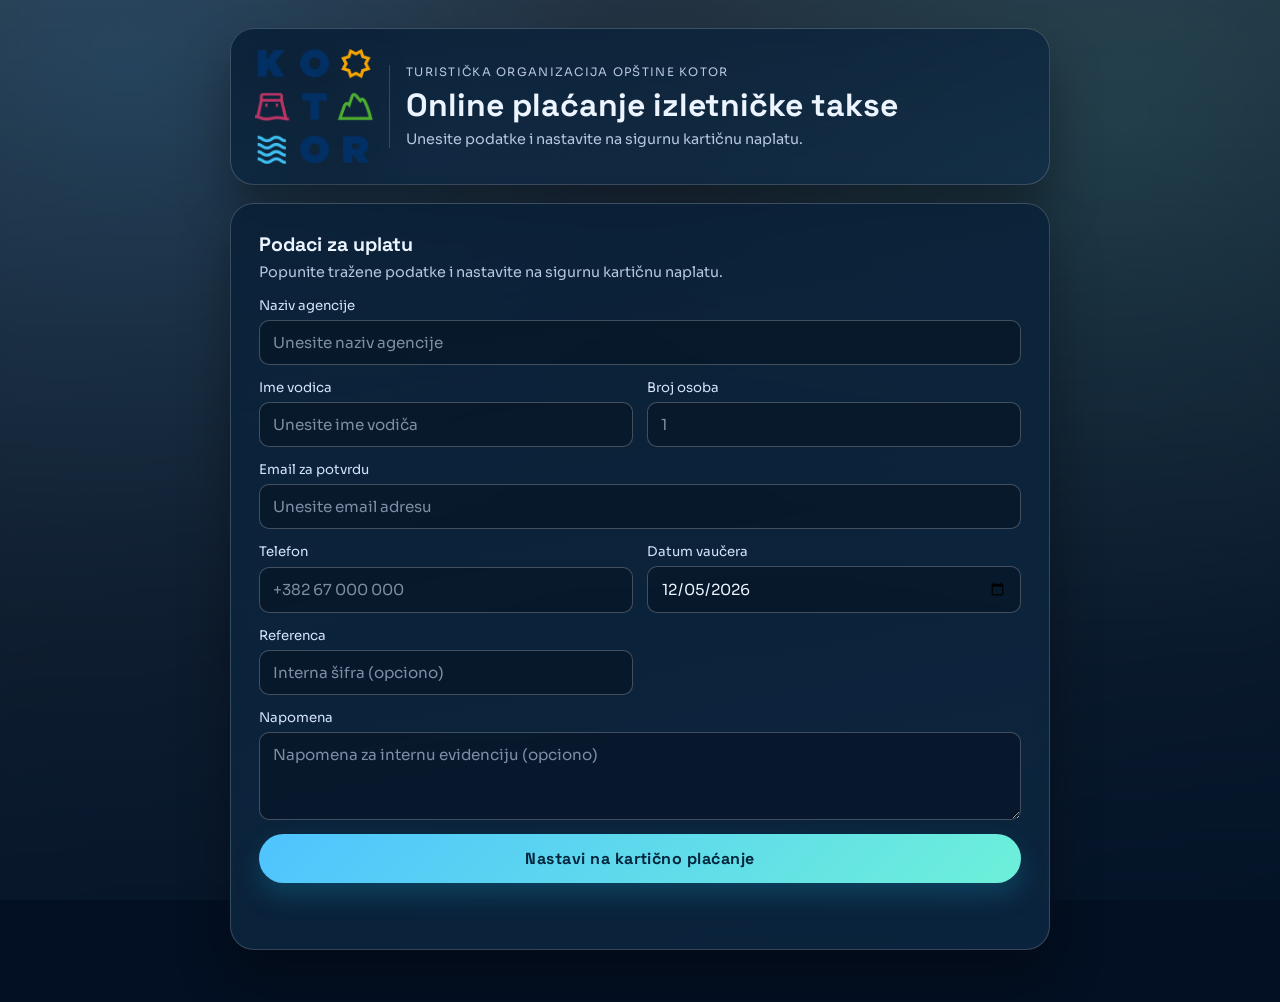
==== index.html @ 97a5040c "Initial public online payment form" ====
<!doctype html>
<html lang="en">
<head>
  <meta charset="UTF-8" />
  <meta name="viewport" content="width=device-width, initial-scale=1.0, viewport-fit=cover" />
  <title>TO Kotor | Online Izletnicka Taksa</title>
  <link rel="preconnect" href="https://fonts.googleapis.com" />
  <link rel="preconnect" href="https://fonts.gstatic.com" crossorigin />
  <link href="https://fonts.googleapis.com/css2?family=Sora:wght@400;600;700&family=Space+Grotesk:wght@500;700&display=swap" rel="stylesheet" />
  <link rel="stylesheet" href="./styles.css" />
</head>
<body>
  <div class="page-bg" aria-hidden="true"></div>

  <main class="app-shell">
    <section class="hero-card">
      <div class="hero-head">
        <img class="hero-logo" src="./assets/to_kotor_logo.png" alt="TO Kotor" />
        <div class="hero-brand">
          <p class="hero-kicker">Turistička organizacija opštine Kotor</p>
          <h1 class="hero-title">Online plaćanje izletničke takse</h1>
          <p class="hero-subtitle">
            Unesite podatke i nastavite na sigurnu kartičnu naplatu.
          </p>
        </div>
      </div>
    </section>

    <section class="panel">
      <div class="panel-head">
        <h2>Podaci za uplatu</h2>
        <p>Popunite tražene podatke i nastavite na sigurnu kartičnu naplatu.</p>
      </div>

      <form id="voucherForm" novalidate>
        <div class="field-grid">
          <div class="field-group field-span-2">
            <label for="agencyName">Naziv agencije</label>
            <input id="agencyName" name="agencyName" type="text" maxlength="256" required placeholder="Unesite naziv agencije" />
          </div>

          <div class="field-group">
            <label for="guideName">Ime vodica</label>
            <input id="guideName" name="guideName" type="text" maxlength="128" placeholder="Unesite ime vodiča" />
          </div>

          <div class="field-group">
            <label for="brojOsoba">Broj osoba</label>
            <input id="brojOsoba" name="brojOsoba" type="number" min="1" max="10000" required placeholder="1" />
          </div>

          <div class="field-group field-span-2">
            <label for="guideEmail">Email za potvrdu</label>
            <input id="guideEmail" name="guideEmail" type="email" maxlength="256" required placeholder="Unesite email adresu" />
          </div>

          <div class="field-group">
            <label for="guidePhone">Telefon</label>
            <input id="guidePhone" name="guidePhone" type="tel" maxlength="64" placeholder="+382 67 000 000" />
          </div>

          <div class="field-group">
            <label for="voucherDate">Datum vaučera</label>
            <input id="voucherDate" name="voucherDate" type="date" />
          </div>

          <div class="field-group">
            <label for="reference">Referenca</label>
            <input id="reference" name="reference" type="text" maxlength="128" placeholder="Interna šifra (opciono)" />
          </div>

          <div class="field-group field-span-2">
            <label for="note">Napomena</label>
            <textarea id="note" name="note" rows="3" maxlength="512" placeholder="Napomena za internu evidenciju (opciono)"></textarea>
          </div>
        </div>

        <button id="submitBtn" class="cta-btn" type="submit">
          Nastavi na kartično plaćanje
        </button>
      </form>

      <div id="feedback" class="feedback" role="status" aria-live="polite"></div>

      <div id="resultCard" class="result-card" hidden>
        <p><strong>Merchant order:</strong> <span id="resultOrder"></span></p>
        <p><strong>Payment ID:</strong> <span id="resultPayment"></span></p>
        <a id="resultLink" class="cta-link" target="_blank" rel="noopener noreferrer">Otvori stranicu za plaćanje</a>
      </div>
    </section>
  </main>

  <script src="./config.js"></script>
  <script src="./app.js"></script>
</body>
</html>
---- styles.css ----
:root {
  --bg-main: #031023;
  --bg-card: rgba(8, 31, 54, 0.86);
  --bg-card-soft: rgba(15, 44, 71, 0.7);
  --text-main: #ecf4ff;
  --text-muted: #b6c7df;
  --accent: #4fc3ff;
  --accent-2: #6df0d9;
  --border: rgba(255, 255, 255, 0.18);
  --danger: #ff7d7d;
  --success: #69efc1;
  --shadow-lg: 0 28px 50px rgba(0, 0, 0, 0.35);
  --radius-lg: 24px;
  --radius-md: 14px;
  --radius-sm: 10px;
}

* {
  box-sizing: border-box;
}

body {
  margin: 0;
  min-height: 100vh;
  font-family: "Sora", system-ui, sans-serif;
  background: var(--bg-main);
  color: var(--text-main);
}

.page-bg {
  position: fixed;
  inset: 0;
  background:
    radial-gradient(circle at 10% 8%, rgba(79, 195, 255, 0.33), transparent 40%),
    radial-gradient(circle at 88% 14%, rgba(109, 240, 217, 0.25), transparent 40%),
    linear-gradient(165deg, rgba(0, 9, 20, 0.7), rgba(2, 24, 43, 0.94)),
    url("./assets/background.png") center/cover no-repeat;
  filter: saturate(1.06);
  z-index: -2;
}

.page-bg::before {
  content: "";
  position: absolute;
  inset: 0;
  backdrop-filter: blur(2px);
  background: linear-gradient(180deg, rgba(3, 16, 35, 0.46), rgba(3, 16, 35, 0.78));
}

.app-shell {
  width: min(860px, 100%);
  margin: 0 auto;
  padding: 18px 14px 42px;
  display: grid;
  gap: 16px;
}

.hero-card,
.panel {
  border: 1px solid var(--border);
  border-radius: var(--radius-lg);
  background: linear-gradient(170deg, var(--bg-card), var(--bg-card-soft));
  backdrop-filter: blur(7px);
  box-shadow: var(--shadow-lg);
}

.hero-card {
  padding: 18px 18px;
  text-align: left;
}

.hero-head {
  display: flex;
  align-items: center;
  gap: 14px;
}

.hero-logo {
  width: clamp(72px, 20vw, 96px);
  max-height: 124px;
  height: auto;
  object-fit: contain;
  display: block;
  margin: 0;
  filter: drop-shadow(0 10px 20px rgba(0, 0, 0, 0.32));
}

.hero-brand {
  display: grid;
  gap: 4px;
  border-left: 1px solid rgba(255, 255, 255, 0.17);
  padding-left: 14px;
}

.hero-kicker {
  margin: 0 0 3px;
  font-size: 0.7rem;
  letter-spacing: 0.11em;
  text-transform: uppercase;
  color: var(--text-muted);
}

.hero-title {
  margin: 0;
  font-family: "Space Grotesk", "Sora", system-ui, sans-serif;
  font-size: clamp(1.3rem, 4.3vw, 1.95rem);
  line-height: 1.08;
}

.hero-subtitle {
  margin: 4px 0 0;
  color: var(--text-muted);
  font-size: 0.9rem;
}

.panel {
  padding: 20px 18px;
}

.panel-head h2 {
  margin: 0 0 6px;
  font-size: 1.22rem;
  font-family: "Space Grotesk", "Sora", system-ui, sans-serif;
}

.panel-head p {
  margin: 0 0 16px;
  color: var(--text-muted);
  font-size: 0.9rem;
}

.field-grid {
  display: grid;
  grid-template-columns: 1fr;
  gap: 12px;
}

.field-group {
  display: grid;
  gap: 6px;
}

.field-group label {
  font-size: 0.83rem;
  color: #d4e4fb;
}

.field-group input,
.field-group select,
.field-group textarea {
  width: 100%;
  border: 1px solid rgba(255, 255, 255, 0.24);
  border-radius: var(--radius-sm);
  background: rgba(8, 24, 42, 0.86);
  color: var(--text-main);
  padding: 12px 13px;
  font-family: inherit;
  font-size: 0.95rem;
  outline: none;
  transition: border-color 0.18s ease, box-shadow 0.18s ease, transform 0.18s ease;
}

.field-group textarea {
  resize: vertical;
  min-height: 88px;
}

.field-group input::placeholder,
.field-group textarea::placeholder {
  color: rgba(182, 199, 223, 0.68);
}

.field-group input:focus,
.field-group select:focus,
.field-group textarea:focus {
  border-color: rgba(109, 240, 217, 0.72);
  box-shadow: 0 0 0 3px rgba(109, 240, 217, 0.17);
  transform: translateY(-1px);
}

.cta-btn {
  width: 100%;
  border: none;
  border-radius: 999px;
  padding: 14px 16px;
  margin-top: 14px;
  font-family: "Space Grotesk", "Sora", sans-serif;
  font-size: 1rem;
  font-weight: 700;
  letter-spacing: 0.03em;
  color: #02253c;
  background: linear-gradient(135deg, var(--accent), var(--accent-2));
  box-shadow: 0 12px 24px rgba(13, 120, 157, 0.35);
  cursor: pointer;
  transition: transform 0.18s ease, box-shadow 0.18s ease, opacity 0.18s ease;
}

.cta-btn:hover,
.cta-btn:focus-visible {
  transform: translateY(-1px);
  box-shadow: 0 15px 28px rgba(13, 120, 157, 0.45);
}

.cta-btn:disabled {
  opacity: 0.7;
  cursor: not-allowed;
}

.feedback {
  margin-top: 14px;
  min-height: 24px;
  font-size: 0.9rem;
  color: var(--text-muted);
}

.feedback.error {
  color: var(--danger);
}

.feedback.success {
  color: var(--success);
}

.result-card {
  margin-top: 12px;
  border-radius: var(--radius-md);
  border: 1px solid rgba(109, 240, 217, 0.4);
  background: rgba(5, 32, 28, 0.55);
  padding: 12px;
}

.result-card p {
  margin: 4px 0;
  font-size: 0.88rem;
}

.cta-link {
  margin-top: 10px;
  display: inline-flex;
  text-decoration: none;
  color: #051f35;
  background: linear-gradient(135deg, #89d8ff, #82f3e0);
  border-radius: 999px;
  padding: 10px 14px;
  font-size: 0.86rem;
  font-weight: 700;
}

@media (min-width: 760px) {
  .app-shell {
    padding: 28px 20px 52px;
    gap: 18px;
  }

  .hero-card {
    padding: 20px 24px;
  }

  .hero-head {
    gap: 16px;
  }

  .hero-logo {
    width: clamp(88px, 10vw, 118px);
  }

  .hero-brand {
    padding-left: 16px;
  }

  .hero-kicker {
    margin-bottom: 5px;
    font-size: 0.73rem;
  }

  .hero-title {
    font-size: clamp(1.5rem, 2.5vw, 2.05rem);
  }

  .panel {
    padding: 28px;
  }

  .field-grid {
    grid-template-columns: 1fr 1fr;
    gap: 14px;
  }

  .field-span-2 {
    grid-column: span 2;
  }
}

@media (max-width: 520px) {
  .hero-head {
    align-items: flex-start;
  }

  .hero-logo {
    width: 68px;
    max-height: 96px;
  }

  .hero-brand {
    padding-left: 12px;
  }

  .hero-title {
    font-size: 1.24rem;
  }

  .hero-subtitle {
    font-size: 0.84rem;
  }
}
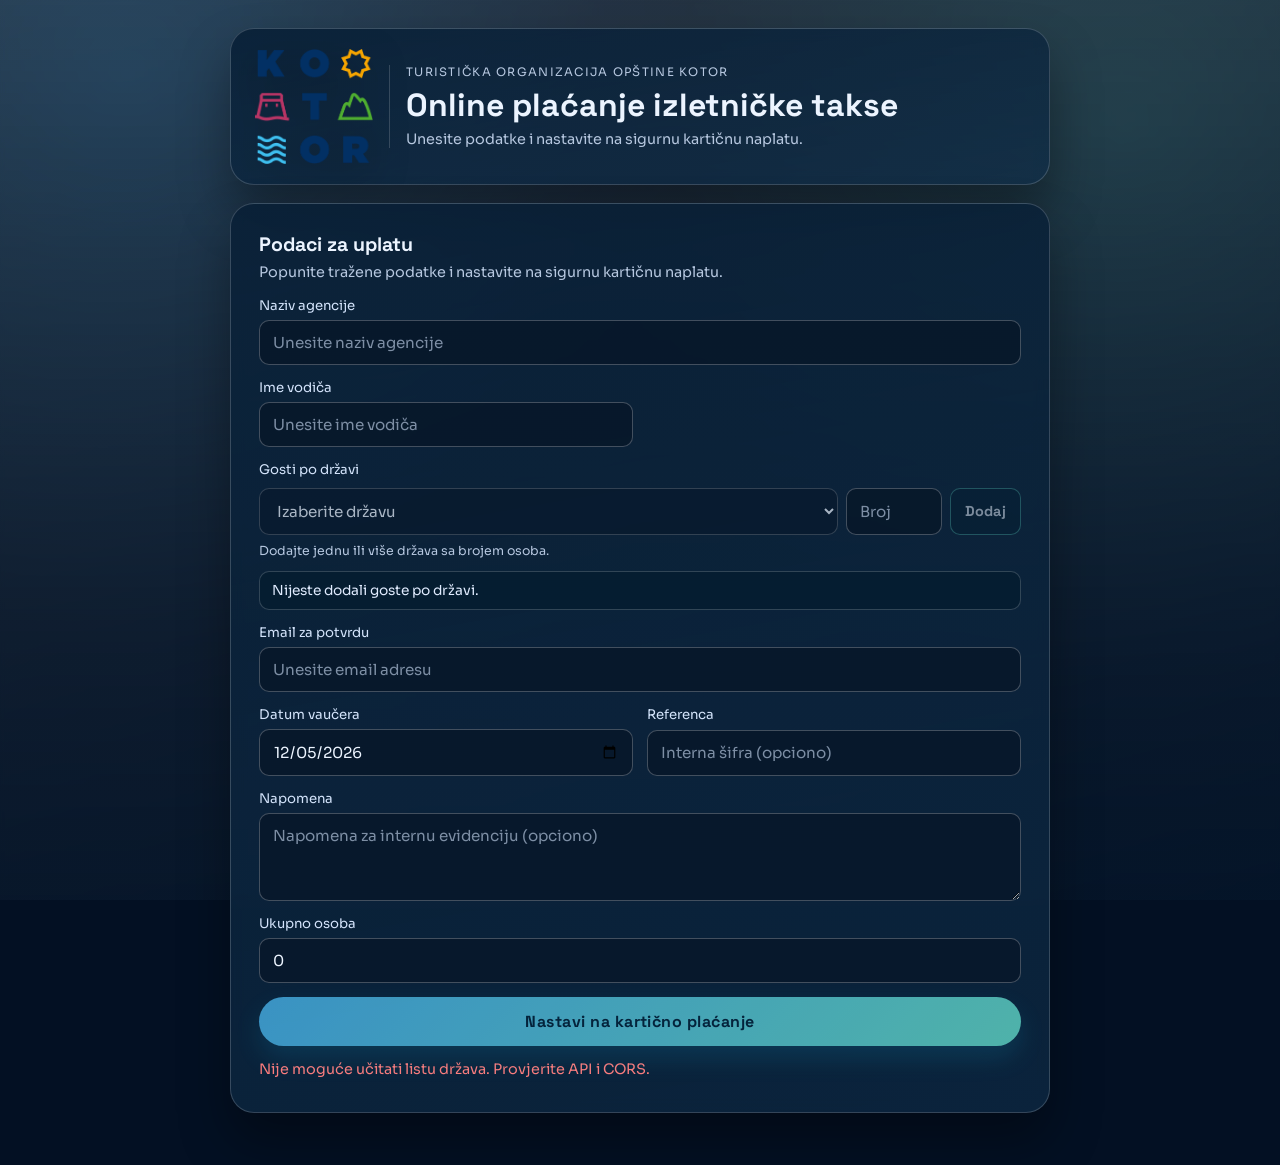
==== commit eb2185ff: "Add guests to form remove phone, add country picker" ====
--- a/index.html
+++ b/index.html
@@ -40,23 +40,26 @@
           </div>
 
           <div class="field-group">
-            <label for="guideName">Ime vodica</label>
+            <label for="guideName">Ime vodiča</label>
             <input id="guideName" name="guideName" type="text" maxlength="128" placeholder="Unesite ime vodiča" />
           </div>
 
-          <div class="field-group">
-            <label for="brojOsoba">Broj osoba</label>
-            <input id="brojOsoba" name="brojOsoba" type="number" min="1" max="10000" required placeholder="1" />
+          <div class="field-group field-span-2 guest-builder">
+            <label class="guest-builder-label">Gosti po državi</label>
+            <div class="guest-builder-row">
+              <select id="guestCountry" name="guestCountry">
+                <option value="">Izaberite državu</option>
+              </select>
+              <input id="guestCount" name="guestCount" type="number" min="1" max="10000" placeholder="Broj" />
+              <button id="addGuestBtn" type="button" class="secondary-btn">Dodaj</button>
+            </div>
+            <div id="guestBuilderHint" class="helper-text">Dodajte jednu ili više država sa brojem osoba.</div>
+            <ul id="guestsList" class="guests-list" aria-live="polite"></ul>
           </div>
 
           <div class="field-group field-span-2">
             <label for="guideEmail">Email za potvrdu</label>
             <input id="guideEmail" name="guideEmail" type="email" maxlength="256" required placeholder="Unesite email adresu" />
-          </div>
-
-          <div class="field-group">
-            <label for="guidePhone">Telefon</label>
-            <input id="guidePhone" name="guidePhone" type="tel" maxlength="64" placeholder="+382 67 000 000" />
           </div>
 
           <div class="field-group">
@@ -72,6 +75,11 @@
           <div class="field-group field-span-2">
             <label for="note">Napomena</label>
             <textarea id="note" name="note" rows="3" maxlength="512" placeholder="Napomena za internu evidenciju (opciono)"></textarea>
+          </div>
+
+          <div class="field-group field-span-2">
+            <label for="brojOsoba">Ukupno osoba</label>
+            <input id="brojOsoba" name="brojOsoba" type="number" readonly value="0" />
           </div>
         </div>
 
--- a/styles.css
+++ b/styles.css
@@ -165,6 +165,85 @@
   min-height: 88px;
 }
 
+.guest-builder {
+  gap: 8px;
+}
+
+.guest-builder-label {
+  margin-bottom: 2px;
+}
+
+.guest-builder-row {
+  display: grid;
+  grid-template-columns: minmax(0, 1fr) 96px auto;
+  gap: 8px;
+}
+
+.secondary-btn {
+  border: 1px solid rgba(109, 240, 217, 0.5);
+  border-radius: var(--radius-sm);
+  background: rgba(6, 32, 49, 0.9);
+  color: var(--text-main);
+  font-family: "Space Grotesk", "Sora", sans-serif;
+  font-size: 0.9rem;
+  font-weight: 700;
+  letter-spacing: 0.02em;
+  padding: 0 14px;
+  cursor: pointer;
+  transition: border-color 0.18s ease, transform 0.18s ease;
+}
+
+.secondary-btn:hover,
+.secondary-btn:focus-visible {
+  border-color: rgba(109, 240, 217, 0.9);
+  transform: translateY(-1px);
+}
+
+.secondary-btn:disabled {
+  opacity: 0.5;
+  cursor: not-allowed;
+}
+
+.helper-text {
+  font-size: 0.78rem;
+  color: var(--text-muted);
+}
+
+.guests-list {
+  list-style: none;
+  margin: 4px 0 0;
+  padding: 0;
+  display: grid;
+  gap: 8px;
+}
+
+.guests-item {
+  display: flex;
+  align-items: center;
+  justify-content: space-between;
+  gap: 10px;
+  padding: 10px 12px;
+  border: 1px solid rgba(255, 255, 255, 0.18);
+  border-radius: var(--radius-sm);
+  background: rgba(5, 28, 47, 0.75);
+}
+
+.guests-item-text {
+  margin: 0;
+  font-size: 0.86rem;
+  color: #e1ecff;
+}
+
+.guests-remove {
+  border: 1px solid rgba(255, 125, 125, 0.6);
+  border-radius: 999px;
+  background: rgba(67, 10, 10, 0.55);
+  color: #ffd4d4;
+  padding: 5px 10px;
+  font-size: 0.75rem;
+  cursor: pointer;
+}
+
 .field-group input::placeholder,
 .field-group textarea::placeholder {
   color: rgba(182, 199, 223, 0.68);
@@ -312,4 +391,12 @@
   .hero-subtitle {
     font-size: 0.84rem;
   }
-}
+
+  .guest-builder-row {
+    grid-template-columns: 1fr;
+  }
+
+  .secondary-btn {
+    min-height: 44px;
+  }
+}
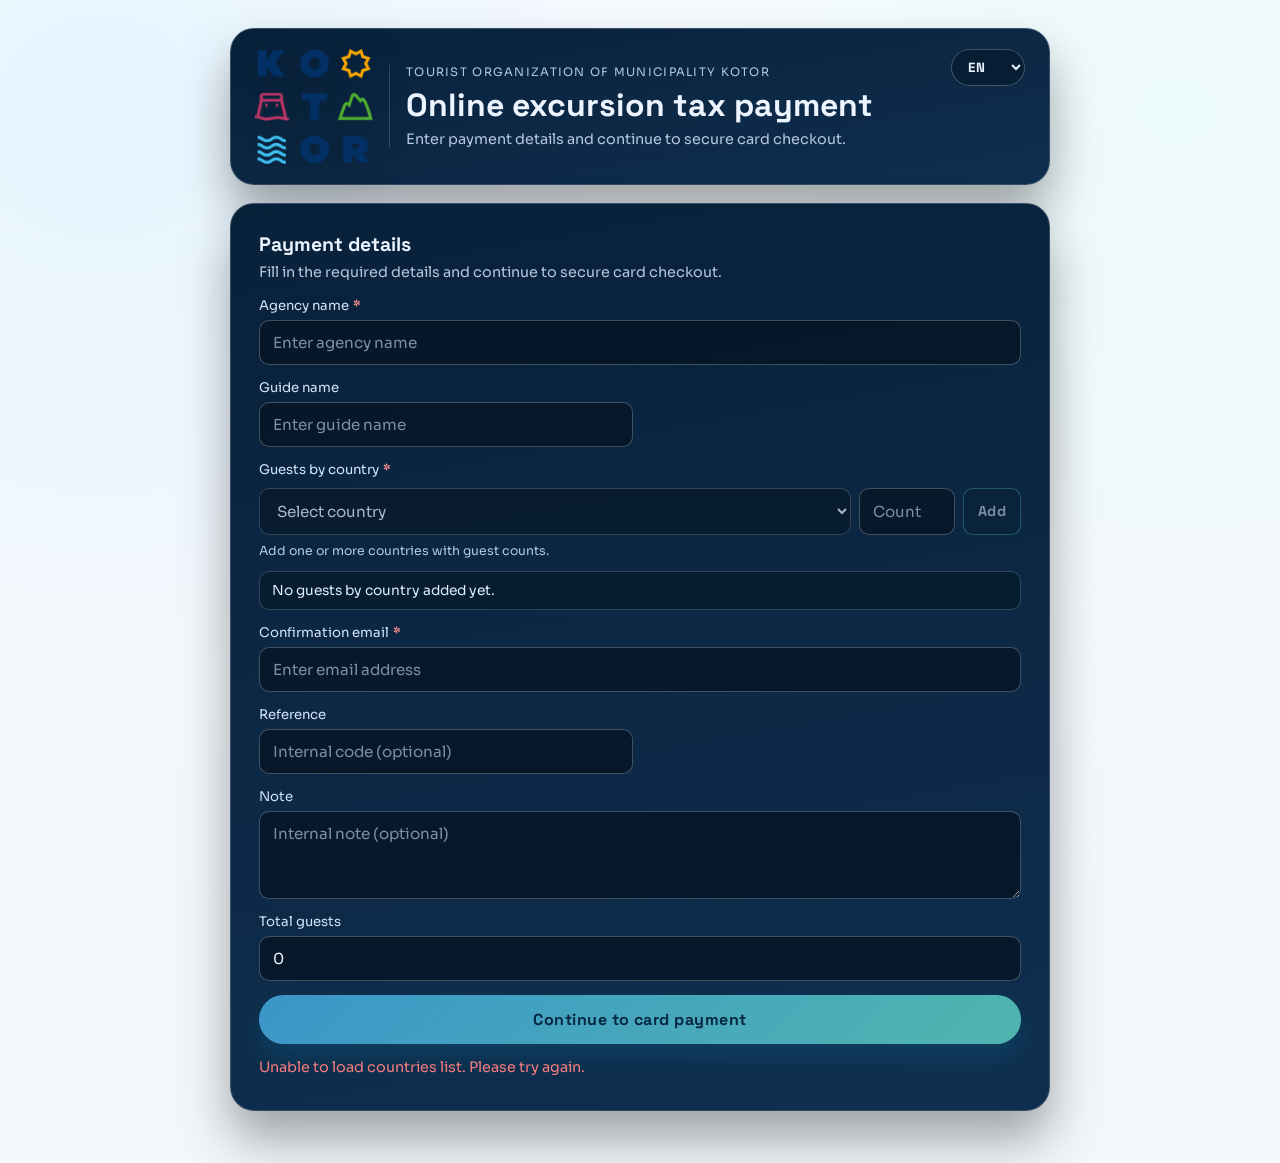
==== commit 0986e545: "Style changes, add localization" ====
--- a/index.html
+++ b/index.html
@@ -1,9 +1,9 @@
 <!doctype html>
-<html lang="en">
+<html lang="me">
 <head>
   <meta charset="UTF-8" />
   <meta name="viewport" content="width=device-width, initial-scale=1.0, viewport-fit=cover" />
-  <title>TO Kotor | Online Izletnicka Taksa</title>
+  <title>TO Kotor | Online plaćanje izletničke takse</title>
   <link rel="preconnect" href="https://fonts.googleapis.com" />
   <link rel="preconnect" href="https://fonts.gstatic.com" crossorigin />
   <link href="https://fonts.googleapis.com/css2?family=Sora:wght@400;600;700&family=Space+Grotesk:wght@500;700&display=swap" rel="stylesheet" />
@@ -14,86 +14,95 @@
 
   <main class="app-shell">
     <section class="hero-card">
-      <div class="hero-head">
-        <img class="hero-logo" src="./assets/to_kotor_logo.png" alt="TO Kotor" />
-        <div class="hero-brand">
-          <p class="hero-kicker">Turistička organizacija opštine Kotor</p>
-          <h1 class="hero-title">Online plaćanje izletničke takse</h1>
-          <p class="hero-subtitle">
-            Unesite podatke i nastavite na sigurnu kartičnu naplatu.
-          </p>
+      <div class="hero-top">
+        <div class="hero-head">
+          <img class="hero-logo" src="./assets/to_kotor_logo.png" alt="TO Kotor" />
+          <div class="hero-brand">
+            <p class="hero-kicker" data-i18n="heroKicker">Turistička organizacija opštine Kotor</p>
+            <h1 class="hero-title" data-i18n="heroTitle">Online plaćanje izletničke takse</h1>
+            <p class="hero-subtitle" data-i18n="heroSubtitle">
+              Unesite podatke i nastavite na sigurnu kartičnu naplatu.
+            </p>
+          </div>
+        </div>
+
+        <div class="lang-switch">
+          <label for="langSelect" class="visually-hidden" data-i18n="languageLabel">Jezik</label>
+          <select id="langSelect" aria-label="Language">
+            <option value="me">ME</option>
+            <option value="en">EN</option>
+          </select>
         </div>
       </div>
     </section>
 
     <section class="panel">
       <div class="panel-head">
-        <h2>Podaci za uplatu</h2>
-        <p>Popunite tražene podatke i nastavite na sigurnu kartičnu naplatu.</p>
+        <h2 data-i18n="panelTitle">Podaci za uplatu</h2>
+        <p data-i18n="panelSubtitle">Popunite tražene podatke i nastavite na sigurnu kartičnu naplatu.</p>
       </div>
 
       <form id="voucherForm" novalidate>
         <div class="field-grid">
           <div class="field-group field-span-2">
-            <label for="agencyName">Naziv agencije</label>
-            <input id="agencyName" name="agencyName" type="text" maxlength="256" required placeholder="Unesite naziv agencije" />
+            <label for="agencyName">
+              <span data-i18n="labelAgencyName">Naziv agencije</span><span class="required-mark" aria-hidden="true">*</span>
+            </label>
+            <input id="agencyName" name="agencyName" type="text" maxlength="256" required data-i18n-placeholder="placeholderAgencyName" placeholder="Unesite naziv agencije" />
           </div>
 
           <div class="field-group">
-            <label for="guideName">Ime vodiča</label>
-            <input id="guideName" name="guideName" type="text" maxlength="128" placeholder="Unesite ime vodiča" />
+            <label for="guideName" data-i18n="labelGuideName">Ime vodiča</label>
+            <input id="guideName" name="guideName" type="text" maxlength="128" data-i18n-placeholder="placeholderGuideName" placeholder="Unesite ime vodiča" />
           </div>
 
           <div class="field-group field-span-2 guest-builder">
-            <label class="guest-builder-label">Gosti po državi</label>
+            <label class="guest-builder-label">
+              <span data-i18n="labelGuestsByCountry">Gosti po državi</span><span class="required-mark" aria-hidden="true">*</span>
+            </label>
             <div class="guest-builder-row">
               <select id="guestCountry" name="guestCountry">
-                <option value="">Izaberite državu</option>
+                <option value="" data-i18n="countryPlaceholder">Izaberite državu</option>
               </select>
-              <input id="guestCount" name="guestCount" type="number" min="1" max="10000" placeholder="Broj" />
-              <button id="addGuestBtn" type="button" class="secondary-btn">Dodaj</button>
+              <input id="guestCount" name="guestCount" type="number" min="1" max="10000" data-i18n-placeholder="placeholderGuestCount" placeholder="Broj" />
+              <button id="addGuestBtn" type="button" class="secondary-btn" data-i18n="addGuestBtn">Dodaj</button>
             </div>
-            <div id="guestBuilderHint" class="helper-text">Dodajte jednu ili više država sa brojem osoba.</div>
+            <div id="guestBuilderHint" class="helper-text" data-i18n="guestBuilderHintDefault">Dodajte jednu ili više država sa brojem osoba.</div>
             <ul id="guestsList" class="guests-list" aria-live="polite"></ul>
           </div>
 
           <div class="field-group field-span-2">
-            <label for="guideEmail">Email za potvrdu</label>
-            <input id="guideEmail" name="guideEmail" type="email" maxlength="256" required placeholder="Unesite email adresu" />
+            <label for="guideEmail">
+              <span data-i18n="labelGuideEmail">Email za potvrdu</span><span class="required-mark" aria-hidden="true">*</span>
+            </label>
+            <input id="guideEmail" name="guideEmail" type="email" maxlength="256" required data-i18n-placeholder="placeholderGuideEmail" placeholder="Unesite email adresu" />
           </div>
 
           <div class="field-group">
-            <label for="voucherDate">Datum vaučera</label>
-            <input id="voucherDate" name="voucherDate" type="date" />
-          </div>
-
-          <div class="field-group">
-            <label for="reference">Referenca</label>
-            <input id="reference" name="reference" type="text" maxlength="128" placeholder="Interna šifra (opciono)" />
+            <label for="reference" data-i18n="labelReference">Referenca</label>
+            <input id="reference" name="reference" type="text" maxlength="128" data-i18n-placeholder="placeholderReference" placeholder="Interna šifra (opciono)" />
           </div>
 
           <div class="field-group field-span-2">
-            <label for="note">Napomena</label>
-            <textarea id="note" name="note" rows="3" maxlength="512" placeholder="Napomena za internu evidenciju (opciono)"></textarea>
+            <label for="note" data-i18n="labelNote">Napomena</label>
+            <textarea id="note" name="note" rows="3" maxlength="512" data-i18n-placeholder="placeholderNote" placeholder="Napomena za internu evidenciju (opciono)"></textarea>
           </div>
 
           <div class="field-group field-span-2">
-            <label for="brojOsoba">Ukupno osoba</label>
+            <label for="brojOsoba" data-i18n="labelTotalGuests">Ukupno osoba</label>
             <input id="brojOsoba" name="brojOsoba" type="number" readonly value="0" />
           </div>
         </div>
 
-        <button id="submitBtn" class="cta-btn" type="submit">
-          Nastavi na kartično plaćanje
-        </button>
+        <button id="submitBtn" class="cta-btn" type="submit" data-i18n="submitButton">Nastavi na kartično plaćanje</button>
       </form>
 
       <div id="feedback" class="feedback" role="status" aria-live="polite"></div>
 
       <div id="resultCard" class="result-card" hidden>
-        <p><strong>Merchant order:</strong> <span id="resultOrder"></span></p>
-        <p><strong>Payment ID:</strong> <span id="resultPayment"></span></p>
-        <a id="resultLink" class="cta-link" target="_blank" rel="noopener noreferrer">Otvori stranicu za plaćanje</a>
+        <p><strong data-i18n="resultMerchantOrder">Merchant order:</strong> <span id="resultOrder"></span></p>
+        <p><strong data-i18n="resultPaymentId">Payment ID:</strong> <span id="resultPayment"></span></p>
+        <a id="resultLink" class="cta-link" target="_blank" rel="noopener noreferrer" data-i18n="resultOpenPaymentLink">Otvori stranicu za plaćanje</a>
       </div>
     </section>
   </main>
--- a/styles.css
+++ b/styles.css
@@ -1,7 +1,7 @@
 :root {
-  --bg-main: #031023;
-  --bg-card: rgba(8, 31, 54, 0.86);
-  --bg-card-soft: rgba(15, 44, 71, 0.7);
+  --bg-main: #f3f7fb;
+  --bg-card: #08213b;
+  --bg-card-soft: #0f2f4f;
   --text-main: #ecf4ff;
   --text-muted: #b6c7df;
   --accent: #4fc3ff;
@@ -30,12 +30,7 @@
 .page-bg {
   position: fixed;
   inset: 0;
-  background:
-    radial-gradient(circle at 10% 8%, rgba(79, 195, 255, 0.33), transparent 40%),
-    radial-gradient(circle at 88% 14%, rgba(109, 240, 217, 0.25), transparent 40%),
-    linear-gradient(165deg, rgba(0, 9, 20, 0.7), rgba(2, 24, 43, 0.94)),
-    url("./assets/background.png") center/cover no-repeat;
-  filter: saturate(1.06);
+  background: linear-gradient(180deg, #f8fbff, #f2f7fc);
   z-index: -2;
 }
 
@@ -43,11 +38,14 @@
   content: "";
   position: absolute;
   inset: 0;
-  backdrop-filter: blur(2px);
-  background: linear-gradient(180deg, rgba(3, 16, 35, 0.46), rgba(3, 16, 35, 0.78));
+  background:
+    radial-gradient(circle at 8% 10%, rgba(79, 195, 255, 0.1), transparent 42%),
+    radial-gradient(circle at 92% 12%, rgba(109, 240, 217, 0.08), transparent 42%);
 }
 
 .app-shell {
+  position: relative;
+  z-index: 0;
   width: min(860px, 100%);
   margin: 0 auto;
   padding: 18px 14px 42px;
@@ -60,7 +58,7 @@
   border: 1px solid var(--border);
   border-radius: var(--radius-lg);
   background: linear-gradient(170deg, var(--bg-card), var(--bg-card-soft));
-  backdrop-filter: blur(7px);
+  backdrop-filter: none;
   box-shadow: var(--shadow-lg);
 }
 
@@ -73,6 +71,42 @@
   display: flex;
   align-items: center;
   gap: 14px;
+  flex: 1;
+  min-width: 0;
+}
+
+.hero-top {
+  display: flex;
+  align-items: flex-start;
+  justify-content: space-between;
+  gap: 12px;
+}
+
+.lang-switch {
+  display: flex;
+  flex-direction: column;
+  align-items: flex-end;
+}
+
+.lang-switch select {
+  min-width: 74px;
+  border: 1px solid rgba(255, 255, 255, 0.24);
+  border-radius: 999px;
+  background: rgba(6, 28, 48, 0.86);
+  color: var(--text-main);
+  font-family: "Space Grotesk", "Sora", sans-serif;
+  font-weight: 700;
+  letter-spacing: 0.04em;
+  padding: 8px 12px;
+  cursor: pointer;
+  outline: none;
+  transition: border-color 0.18s ease, box-shadow 0.18s ease;
+}
+
+.lang-switch select:focus,
+.lang-switch select:hover {
+  border-color: rgba(109, 240, 217, 0.72);
+  box-shadow: 0 0 0 3px rgba(109, 240, 217, 0.17);
 }
 
 .hero-logo {
@@ -100,6 +134,24 @@
   color: var(--text-muted);
 }
 
+.required-mark {
+  margin-left: 4px;
+  color: #ff8e8e;
+  font-weight: 700;
+}
+
+.visually-hidden {
+  position: absolute;
+  width: 1px;
+  height: 1px;
+  padding: 0;
+  margin: -1px;
+  overflow: hidden;
+  clip: rect(0, 0, 0, 0);
+  white-space: nowrap;
+  border: 0;
+}
+
 .hero-title {
   margin: 0;
   font-family: "Space Grotesk", "Sora", system-ui, sans-serif;
@@ -151,7 +203,7 @@
   width: 100%;
   border: 1px solid rgba(255, 255, 255, 0.24);
   border-radius: var(--radius-sm);
-  background: rgba(8, 24, 42, 0.86);
+  background: rgba(8, 24, 42, 0.95);
   color: var(--text-main);
   padding: 12px 13px;
   font-family: inherit;
@@ -182,7 +234,7 @@
 .secondary-btn {
   border: 1px solid rgba(109, 240, 217, 0.5);
   border-radius: var(--radius-sm);
-  background: rgba(6, 32, 49, 0.9);
+  background: rgba(6, 32, 49, 0.95);
   color: var(--text-main);
   font-family: "Space Grotesk", "Sora", sans-serif;
   font-size: 0.9rem;
@@ -225,7 +277,7 @@
   padding: 10px 12px;
   border: 1px solid rgba(255, 255, 255, 0.18);
   border-radius: var(--radius-sm);
-  background: rgba(5, 28, 47, 0.75);
+  background: rgba(5, 28, 47, 0.88);
 }
 
 .guests-item-text {
@@ -371,6 +423,10 @@
 }
 
 @media (max-width: 520px) {
+  .hero-top {
+    gap: 8px;
+  }
+
   .hero-head {
     align-items: flex-start;
   }
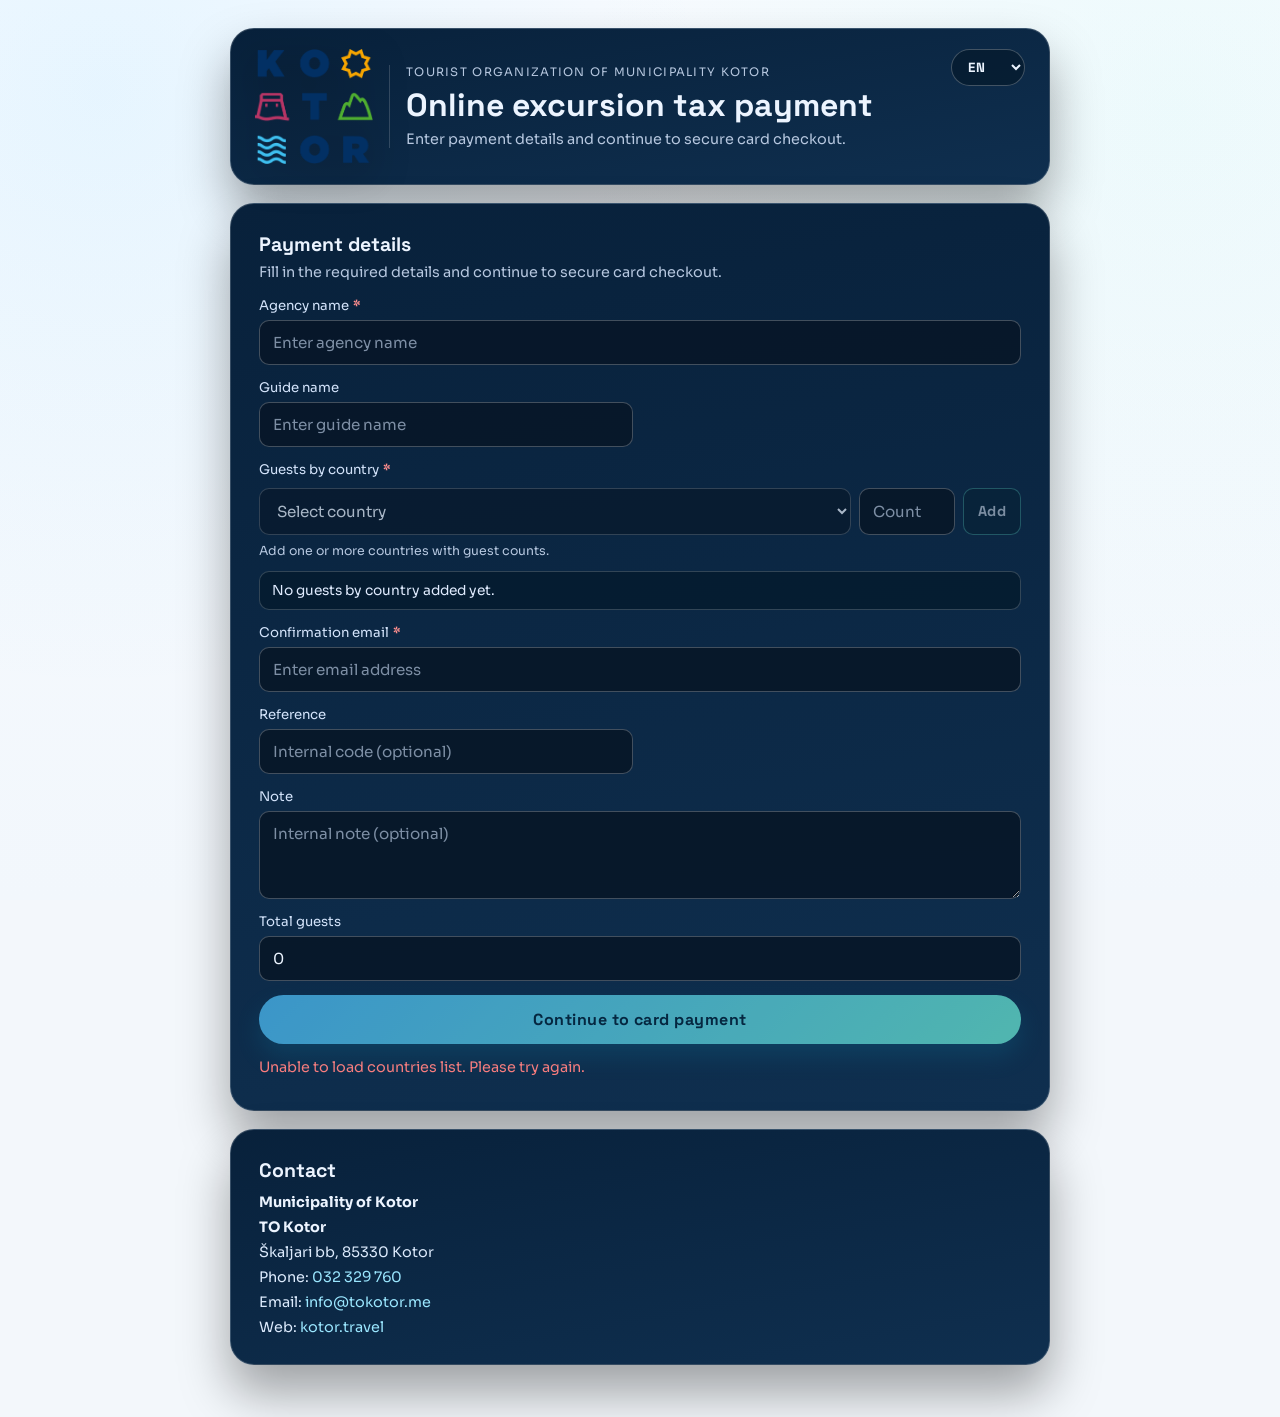
==== commit 9a100d6d: "Added county translation and contact info" ====
--- a/index.html
+++ b/index.html
@@ -105,9 +105,24 @@
         <a id="resultLink" class="cta-link" target="_blank" rel="noopener noreferrer" data-i18n="resultOpenPaymentLink">Otvori stranicu za plaćanje</a>
       </div>
     </section>
+
+    <section class="panel contact-panel">
+      <div class="panel-head contact-head">
+        <h2 data-i18n="contactTitle">Kontakt</h2>
+      </div>
+      <div class="contact-copy">
+        <p class="contact-line strong" data-i18n="contactMunicipality">Opština Kotor</p>
+        <p class="contact-line strong" data-i18n="contactOrganization">TO Kotor</p>
+        <p class="contact-line" data-i18n="contactAddress">Škaljari bb, 85330 Kotor</p>
+        <p class="contact-line"><span data-i18n="contactPhoneLabel">Telefon:</span> <a href="tel:+38232329760">032 329 760</a></p>
+        <p class="contact-line"><span data-i18n="contactEmailLabel">Email:</span> <a href="mailto:info@tokotor.me">info@tokotor.me</a></p>
+        <p class="contact-line"><span data-i18n="contactWebLabel">Web:</span> <a href="https://kotor.travel" target="_blank" rel="noopener noreferrer">kotor.travel</a></p>
+      </div>
+    </section>
   </main>
 
   <script src="./config.js"></script>
+  <script src="./countries.js"></script>
   <script src="./app.js"></script>
 </body>
 </html>
--- a/styles.css
+++ b/styles.css
@@ -365,6 +365,40 @@
   font-size: 0.88rem;
 }
 
+.contact-panel {
+  padding-top: 18px;
+}
+
+.contact-head h2 {
+  margin-bottom: 10px;
+}
+
+.contact-copy {
+  display: grid;
+  gap: 7px;
+}
+
+.contact-line {
+  margin: 0;
+  font-size: 0.9rem;
+  color: #dceafc;
+}
+
+.contact-line.strong {
+  color: var(--text-main);
+  font-weight: 700;
+}
+
+.contact-line a {
+  color: #9be7ff;
+  text-decoration: none;
+}
+
+.contact-line a:hover,
+.contact-line a:focus-visible {
+  text-decoration: underline;
+}
+
 .cta-link {
   margin-top: 10px;
   display: inline-flex;
